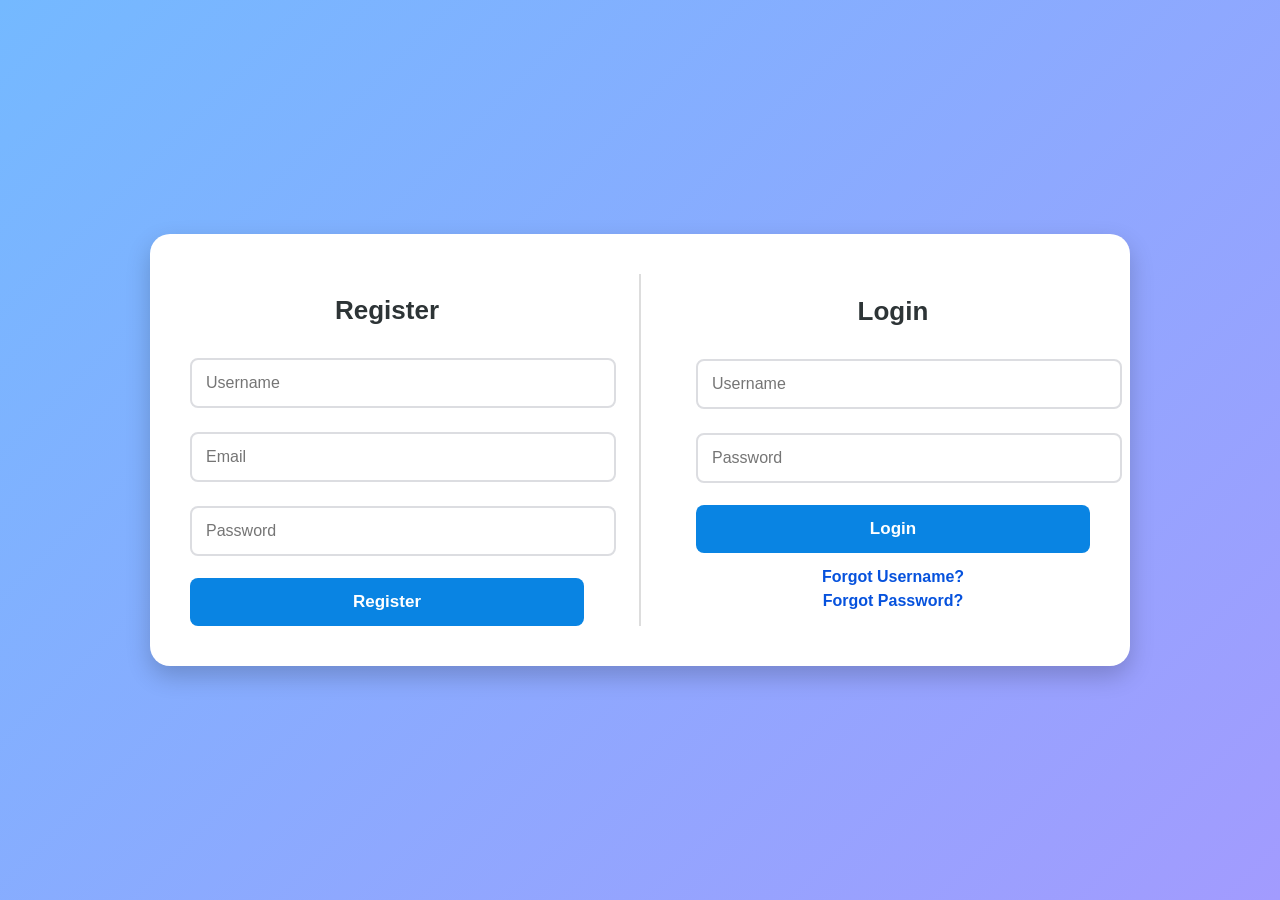
==== src/main/resources/static/index.html @ 80ea023f "Added complete Food Finder Admin Panel frontend and backend" ====
<!DOCTYPE html>
<html lang="en">
<head>
    <meta charset="UTF-8">
    <meta name="viewport" content="width=device-width, initial-scale=1.0">
    <title>Recipe Manager</title>
    <link rel="stylesheet" href="style.css">
    <script src="checkLogin.js"></script>
    <style>
        header {
          background: #2c2c2c;
          color: white;
          display: flex;
          justify-content: space-between;
          align-items: center;
          padding: 15px 30px;
          border-radius: 12px;
          margin-bottom: 20px;
          box-shadow: 0 4px 10px rgba(0,0,0,0.1);
        }

        .nav-buttons button {
          background: white;
          color: #1f4e79;
          border: none;
          margin-left: 10px;
          padding: 8px 14px;
          border-radius: 6px;
          cursor: pointer;
          font-weight: bold;
        }

        .nav-buttons button:hover {
          background: #dfe6e9;
        }

        /* Dashboard Section */
        #dashboard {
          display: flex;
          justify-content: center;
          gap: 25px;
          margin: 25px auto;
          flex-wrap: wrap;
          max-width: 1000px;
        }

        .dash-card {
          background: #ffffff;
          border-radius: 16px;
          box-shadow: 0 4px 15px rgba(0,0,0,0.1);
          padding: 25px 30px;
          width: 250px;
          text-align: center;
          transition: transform 0.3s ease;
        }

        .dash-card:hover {
          transform: translateY(-5px);
        }

        .dash-card h3 {
          color: #1f4e79;
          margin-bottom: 10px;
        }

        .dash-card p {
          font-size: 22px;
          font-weight: bold;
          color: #007bff;
        }
    </style>

    <script>
        async function logout() {
          await fetch("http://localhost:8080/api/auth/logout", {
            method: "GET",
            credentials: "include"
          });
          localStorage.removeItem("username");
          window.location.href = "Auth.html";
        }

        function viewProfile() {
          const username = localStorage.getItem("username");
          if (!username) {
            alert("No user logged in!");
            window.location.href = "Auth.html";
          } else {
            window.location.href = "profile.html";
          }
        }

        async function checkLogin() {
          try {
            const response = await fetch("http://localhost:8080/api/auth/check", {
              method: "GET",
              credentials: "include"
            });
            const isLoggedIn = await response.json();
            if (!isLoggedIn) {
              window.location.href = "Auth.html";
            }
          } catch (error) {
            console.error("Error checking login:", error);
            window.location.href = "Auth.html";
          }
        }

        async function loadDashboardStats() {
          try {
            const response = await fetch("http://localhost:8080/api/dashboard/stats");
            if (response.ok) {
              const data = await response.json();
              document.getElementById("totalUsers").innerText = data.totalUsers;
              document.getElementById("topCategory").innerText = data.topCategory;
              document.getElementById("totalRecipes").innerText = data.totalRecipes;
            } else {
              console.error("Failed to load stats");
            }
          } catch (err) {
            console.error("Error fetching stats:", err);
          }
        }

        document.addEventListener("DOMContentLoaded", () => {
          checkLogin();
          loadDashboardStats();
        });
    </script>
</head>
<body>

<!-- ✅ Header -->
<header>
    <h1>🍲 Recipe Manager</h1>
    <div class="nav-buttons">
        <button onclick="viewProfile()">Profile</button>
        <button onclick="logout()">Logout</button>
    </div>
</header>

<!-- ✅ Dashboard Stats -->
<section id="dashboard">
    <div class="dash-card">
        <h3>Total Recipes</h3>
        <p id="totalRecipes">--</p>
    </div>
    <div class="dash-card">
        <h3>Total Users</h3>
        <p id="totalUsers">--</p>
    </div>
    <div class="dash-card">
        <h3>Top Category</h3>
        <p id="topCategory">--</p>
    </div>
</section>

<!-- ✅ Main Page Layout -->
<div class="container">
    <!-- Sidebar -->
    <aside class="sidebar">
        <h3>Category Guide</h3>
        <ul>
            <li onclick="filterCategory(1)">1 - Veg</li>
            <li onclick="filterCategory(2)">2 - Non-Veg</li>
            <li onclick="filterCategory(3)">3 - Seafood</li>
            <li onclick="filterCategory(4)">4 - Street Food</li>
            <li onclick="filterCategory(5)">5 - Tiffins</li>
        </ul>
    </aside>

    <!-- Main Section -->
    <main>
        <form id="recipeForm">
            <input type="hidden" id="recipeId">
            <input type="text" id="name" placeholder="Recipe Name" required>
            <textarea id="description" placeholder="Description" required></textarea>
            <textarea id="ingredients" placeholder="Ingredients" required></textarea>
            <textarea id="steps" placeholder="Steps" required></textarea>
            <input type="text" id="url" placeholder="Image URL (optional)">
            <input type="number" id="categoryId" placeholder="Category ID" required>
            <button type="submit">Add Recipe</button>
        </form>

        <div class="search-bar">
            <input type="text" id="search" placeholder="Search by recipe name...">
            <button onclick="searchRecipe()">Search</button>
        </div>

        <h3>Recipe List</h3>
        <ul id="recipeList"></ul>
    </main>
</div>

<script src="script.js"></script>
</body>
</html>
---- src/main/resources/static/style.css ----
/* ===== Global Styles ===== */
body {
  font-family: 'Poppins', sans-serif;
  background: linear-gradient(135deg, #f0f4f8, #e6ecf3);
  color: #333;
  margin: 0;
  padding: 20px;
  min-height: 100vh;
}

header h1 {
  color: #ff4d4d; /* bright red */
  text-shadow: 1px 1px 2px rgba(255,255,255,0.3);
  font-weight: 700;
}


/* ===== Layout ===== */
.container {
  display: flex;
  gap: 25px;
  max-width: 1200px;
  margin: 0 auto;
}

/* ===== Sidebar ===== */
.sidebar {
  width: 230px;
  background: #ffffff;
  padding: 20px;
  border-radius: 16px;
  box-shadow: 0 4px 15px rgba(0,0,0,0.1);
  transition: all 0.3s ease;
}

.sidebar:hover {
  transform: translateY(-3px);
}

.sidebar h3 {
  margin-bottom: 15px;
  color: #355c7d;
  text-align: center;
}

.sidebar ul {
  list-style: none;
  padding: 0;
  margin: 0;
}

.sidebar li {
  padding: 10px 15px;
  margin: 8px 0;
  border-radius: 10px;
  background: #f0f6ff;
  color: #007bff;
  cursor: pointer;
  font-weight: 500;
  text-align: center;
  transition: all 0.3s ease;
}

.sidebar li:hover {
  background: #007bff;
  color: white;
  transform: scale(1.05);
}

/* ===== Main Section ===== */
main {
  flex: 1;
  background: #ffffff;
  padding: 20px 30px;
  border-radius: 16px;
  box-shadow: 0 4px 15px rgba(0,0,0,0.1);
}

/* ===== Form Styles ===== */
form {
  display: grid;
  grid-template-columns: 1fr 1fr;
  gap: 15px 20px;
  background: #f8fbff;
  padding: 20px;
  border-radius: 12px;
  box-shadow: inset 0 1px 3px rgba(0,0,0,0.05);
}

form input, form textarea {
  padding: 10px;
  border-radius: 8px;
  border: 1px solid #ccc;
  font-size: 14px;
  resize: vertical;
}

form textarea {
  grid-column: span 2;
  min-height: 80px;
}

form button {
  grid-column: span 2;
  padding: 12px;
  background: linear-gradient(90deg, #4b79a1, #283e51);
  color: white;
  border: none;
  border-radius: 8px;
  cursor: pointer;
  font-weight: bold;
  transition: 0.3s ease;
}

form button:hover {
  background: linear-gradient(90deg, #355a7c, #1f2d3a);
}

/* ===== Search Bar ===== */
.search-bar {
  margin: 25px 0;
  display: flex;
  gap: 10px;
}

.search-bar input {
  flex: 1;
  padding: 10px;
  border-radius: 8px;
  border: 1px solid #ccc;
}

.search-bar button {
  background-color: #007bff;
  color: white;
  padding: 10px 18px;
  border: none;
  border-radius: 8px;
  cursor: pointer;
  font-weight: 500;
  transition: 0.3s ease;
}

.search-bar button:hover {
  background-color: #0056b3;
}

/* ===== Recipe List ===== */
#recipeList {
  list-style: none;
  padding: 0;
}

.recipe-item {
  background: #f9faff;
  padding: 15px 20px;
  margin-bottom: 15px;
  border-radius: 12px;
  box-shadow: 0 2px 6px rgba(0,0,0,0.08);
  transition: transform 0.3s ease, box-shadow 0.3s ease;
}

.recipe-item:hover {
  transform: translateY(-3px);
  box-shadow: 0 5px 12px rgba(0,0,0,0.15);
}

.recipe-details {
  margin-bottom: 10px;
}

.recipe-details h4 {
  color: #1f4e79;
  margin-bottom: 5px;
}

.recipe-details p {
  margin: 3px 0;
  font-size: 14px;
  line-height: 1.4;
}

.recipe-item img {
  width: 100%;
  max-width: 300px;
  border-radius: 10px;
  margin-top: 10px;
}

.recipe-actions {
  margin-top: 10px;
  display: flex;
  gap: 8px;
}

.recipe-actions button {
  padding: 8px 12px;
  border: none;
  border-radius: 8px;
  cursor: pointer;
  font-weight: 500;
}

.edit-btn {
  background-color: #007bff;
  color: white;
}

.edit-btn:hover {
  background-color: #0056b3;
}

.delete-btn {
  background-color: #dc3545;
  color: white;
}

.delete-btn:hover {
  background-color: #b02a37;
}

/* ===== Responsive Design ===== */
@media (max-width: 768px) {
  .container {
    flex-direction: column;
  }

  form {
    grid-template-columns: 1fr;
  }

  .sidebar {
    width: 100%;
    .forgot-links {
      text-align: center;
      margin-top: 20px;
      display: flex;
      flex-direction: column; /* stack links vertically */
      align-items: center;
      gap: 8px; /* space between the two links */
    }

    .forgot-links a {
      color: #0652dd;
      font-weight: 600;
      text-decoration: none;
      transition: color 0.2s;
    }

    .forgot-links a:hover {
      color: #1e3799;
      text-decoration: underline;
    }
/* ===== Fix Header Color Visibility ===== */
header {
  background-color: white !important; /* make header white */
  display: flex;
  justify-content: space-between;
  align-items: center;
  padding: 15px 30px;
  border-radius: 12px;
  box-shadow: 0 3px 10px rgba(0,0,0,0.15);
}

header h1 {
  color: #1f4e79 !important; /* dark blue title */
  margin: 0;
  font-size: 26px;
}

.header-buttons {
  display: flex;
  gap: 10px;
}

.header-buttons button {
  background-color: #007bff;
  color: white;
  border: none;
  border-radius: 8px;
  padding: 8px 14px;
  cursor: pointer;
  font-weight: 500;
  transition: 0.3s ease;
}

.header-buttons button:hover {
  background-color: #0056b3;
}

  }
}
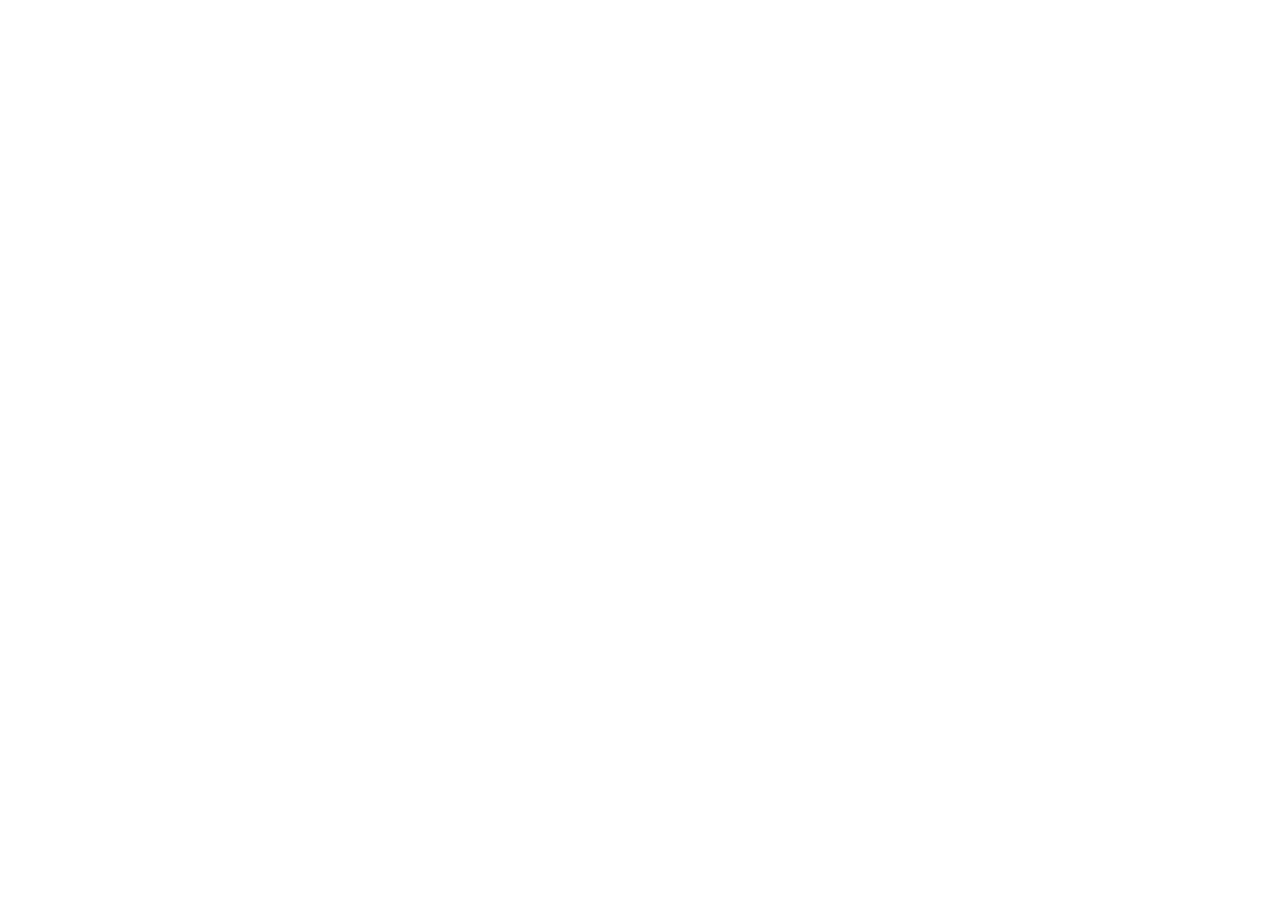
==== commit f1940279: "Update index.html" ====
--- a/src/main/resources/static/index.html
+++ b/src/main/resources/static/index.html
@@ -1,11 +1,11 @@
-<!DOCTYPE html>
+<!-- <!DOCTYPE html>
 <html lang="en">
 <head>
     <meta charset="UTF-8">
     <meta name="viewport" content="width=device-width, initial-scale=1.0">
     <title>Recipe Manager</title>
     <link rel="stylesheet" href="style.css">
-    <script src="checkLogin.js"></script>
+
     <style>
         header {
           background: #2c2c2c;
@@ -19,6 +19,11 @@
           box-shadow: 0 4px 10px rgba(0,0,0,0.1);
         }
 
+        .nav-buttons {
+          display: flex;
+          align-items: center;
+        }
+
         .nav-buttons button {
           background: white;
           color: #1f4e79;
@@ -34,7 +39,44 @@
           background: #dfe6e9;
         }
 
-        /* Dashboard Section */
+        #geminiQuery {
+          padding: 8px 10px;
+          border-radius: 6px;
+          border: none;
+          width: 240px;
+          margin-left: 10px;
+        }
+
+        #geminiResponse {
+          margin: 20px auto;
+          background: #f5f6fa;
+          border-radius: 12px;
+          padding: 15px 20px;
+          max-width: 700px;
+          box-shadow: 0 3px 8px rgba(0,0,0,0.1);
+          font-size: 15px;
+          color: #2d3436;
+          display: none;
+        }
+
+        #geminiResponse table {
+          border: 1px solid #ccc;
+          border-collapse: collapse;
+          width: 100%;
+          margin-top: 10px;
+        }
+
+        #geminiResponse th, #geminiResponse td {
+          border: 1px solid #ddd;
+          padding: 8px;
+          text-align: center;
+        }
+
+        #geminiResponse th {
+          background: #f4f4f4;
+          font-weight: bold;
+        }
+
         #dashboard {
           display: flex;
           justify-content: center;
@@ -122,24 +164,110 @@
           }
         }
 
+        // ✅ Show all users from backend (no password prompt)
+    async function showAllUsers() {
+  const box = document.getElementById("geminiResponse");
+
+  // Ask for admin password
+  const password = prompt("🔐 Please enter admin password to view all users:");
+  if (!password) {
+    alert("Password is required to view users.");
+    return;
+  }
+
+  box.style.display = "block";
+  box.innerHTML = "<em>Verifying password...</em>";
+
+  // Check password before fetching users
+  const ADMIN_PASSWORD = "admin123"; // keep it same as backend or send to backend for verification
+  if (password !== ADMIN_PASSWORD) {
+    box.innerHTML = "<span style='color:red;'>❌ Incorrect password. Access denied.</span>";
+    return;
+  }
+
+  box.innerHTML = "<em>Loading all users...</em>";
+
+  try {
+    const res = await fetch("http://localhost:8080/api/auth/users");
+    if (!res.ok) throw new Error("Failed to fetch users");
+    const users = await res.json();
+
+    if (!Array.isArray(users) || users.length === 0) {
+      box.innerHTML = "<strong>No users found.</strong>";
+      return;
+    }
+
+    let html = `
+      <h3>All Users</h3>
+      <table>
+        <tr><th>ID</th><th>Username</th><th>Email</th><th>Last Updated</th></tr>
+    `;
+
+    users.forEach(u => {
+      html += `
+        <tr>
+          <td>${u.id || '-'}</td>
+          <td>${u.username || '-'}</td>
+          <td>${u.email || '-'}</td>
+          <td>${u.updatedAt || '-'}</td>
+        </tr>`;
+    });
+    html += `</table>`;
+    box.innerHTML = html;
+  } catch (error) {
+    console.error("Error fetching users:", error);
+    box.innerHTML = "<span style='color:red;'>Error loading users.</span>";
+  }
+}
+
+
+        async function askGemini() {
+          const query = document.getElementById("geminiQuery").value.trim();
+          const responseBox = document.getElementById("geminiResponse");
+
+          if (!query) {
+            alert("Please enter a question!");
+            return;
+          }
+
+          responseBox.style.display = "block";
+          responseBox.innerHTML = "<em>Thinking...</em>";
+
+          try {
+            const response = await fetch(`http://localhost:8080/api/admin/gemini/ask?query=${encodeURIComponent(query)}`);
+            if (!response.ok) throw new Error("Gemini API failed");
+
+            let data = await response.text();
+            data = data.replace(/\*\*(.*?)\*\*/g, "<strong>$1</strong>");
+            data = data.replace(/\n/g, "<br>");
+            responseBox.innerHTML = `<strong>Admin AI:</strong><br>${data}`;
+          } catch (error) {
+            console.error("Error:", error);
+            responseBox.innerHTML = "<span style='color:red;'>Something went wrong while processing your query.</span>";
+          }
+        }
+
         document.addEventListener("DOMContentLoaded", () => {
           checkLogin();
           loadDashboardStats();
         });
     </script>
 </head>
+
 <body>
-
-<!-- ✅ Header -->
 <header>
     <h1>🍲 Recipe Manager</h1>
     <div class="nav-buttons">
         <button onclick="viewProfile()">Profile</button>
+        <input type="text" id="geminiQuery" placeholder="Ask Admin (e.g., 'Top 3 categories')">
+        <button onclick="askGemini()" style="background:#007bff; color:white;">Ask</button>
+        <button onclick="showAllUsers()" style="background:#28a745; color:white;">Show All Users</button>
         <button onclick="logout()">Logout</button>
     </div>
 </header>
 
-<!-- ✅ Dashboard Stats -->
+<div id="geminiResponse"></div>
+
 <section id="dashboard">
     <div class="dash-card">
         <h3>Total Recipes</h3>
@@ -155,9 +283,7 @@
     </div>
 </section>
 
-<!-- ✅ Main Page Layout -->
 <div class="container">
-    <!-- Sidebar -->
     <aside class="sidebar">
         <h3>Category Guide</h3>
         <ul>
@@ -169,7 +295,6 @@
         </ul>
     </aside>
 
-    <!-- Main Section -->
     <main>
         <form id="recipeForm">
             <input type="hidden" id="recipeId">
@@ -194,4 +319,4 @@
 
 <script src="script.js"></script>
 </body>
-</html>
+</html> -->
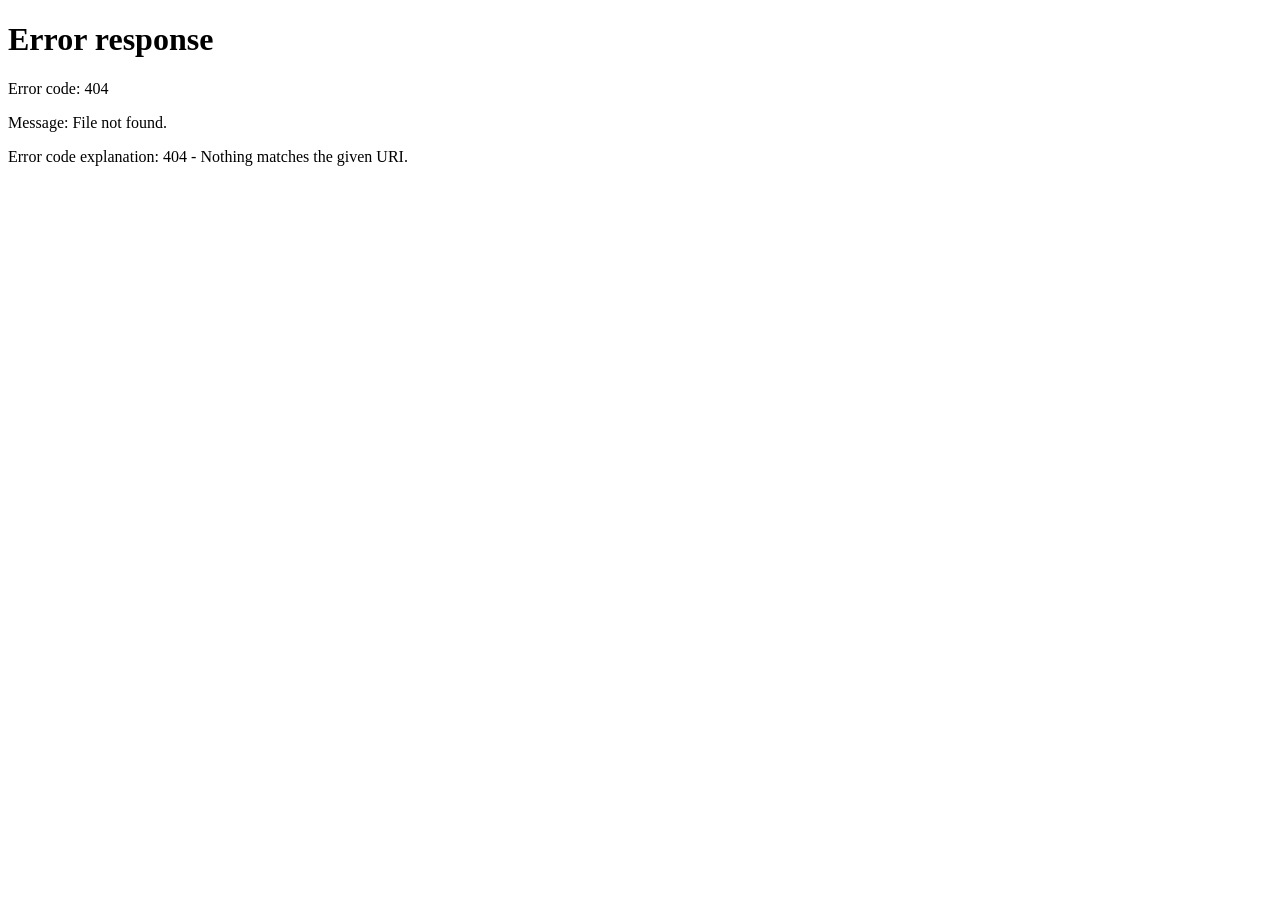
==== commit 0931fb6f: "Initial commit - Small Spring Boot Project" ====
--- a/src/main/resources/static/index.html
+++ b/src/main/resources/static/index.html
@@ -1,4 +1,4 @@
-<!-- <!DOCTYPE html>
+<!DOCTYPE html>
 <html lang="en">
 <head>
     <meta charset="UTF-8">
@@ -319,4 +319,4 @@
 
 <script src="script.js"></script>
 </body>
-</html> -->
+</html>
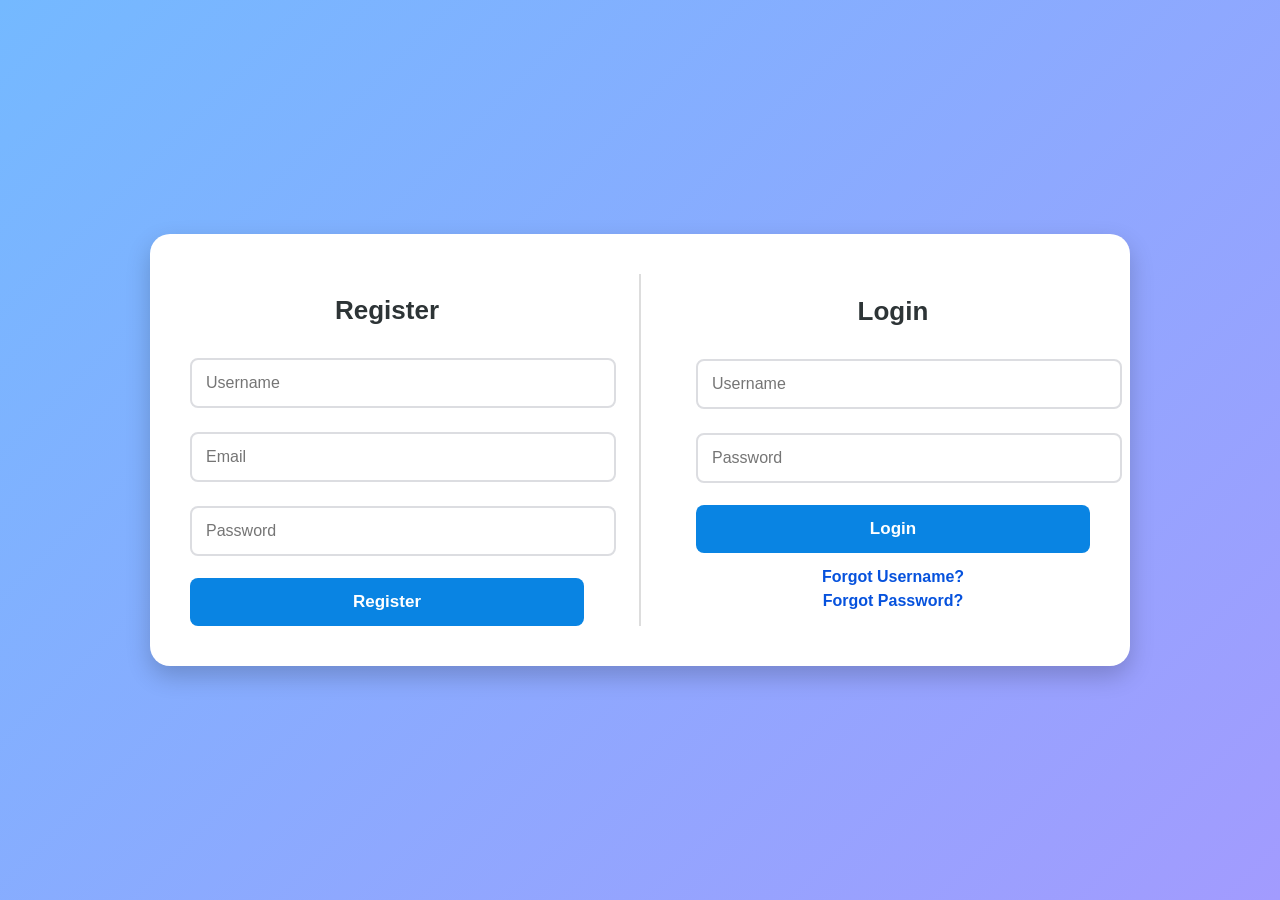
==== commit b8de912d: "new" ====
--- a/src/main/resources/static/index.html
+++ b/src/main/resources/static/index.html
@@ -164,61 +164,76 @@
           }
         }
 
-        // ✅ Show all users from backend (no password prompt)
-    async function showAllUsers() {
-  const box = document.getElementById("geminiResponse");
-
-  // Ask for admin password
-  const password = prompt("🔐 Please enter admin password to view all users:");
-  if (!password) {
-    alert("Password is required to view users.");
-    return;
-  }
-
-  box.style.display = "block";
-  box.innerHTML = "<em>Verifying password...</em>";
-
-  // Check password before fetching users
-  const ADMIN_PASSWORD = "admin123"; // keep it same as backend or send to backend for verification
-  if (password !== ADMIN_PASSWORD) {
-    box.innerHTML = "<span style='color:red;'>❌ Incorrect password. Access denied.</span>";
-    return;
-  }
-
-  box.innerHTML = "<em>Loading all users...</em>";
-
-  try {
-    const res = await fetch("http://localhost:8080/api/auth/users");
-    if (!res.ok) throw new Error("Failed to fetch users");
-    const users = await res.json();
-
-    if (!Array.isArray(users) || users.length === 0) {
-      box.innerHTML = "<strong>No users found.</strong>";
-      return;
-    }
-
-    let html = `
-      <h3>All Users</h3>
-      <table>
-        <tr><th>ID</th><th>Username</th><th>Email</th><th>Last Updated</th></tr>
-    `;
-
-    users.forEach(u => {
-      html += `
-        <tr>
-          <td>${u.id || '-'}</td>
-          <td>${u.username || '-'}</td>
-          <td>${u.email || '-'}</td>
-          <td>${u.updatedAt || '-'}</td>
-        </tr>`;
-    });
-    html += `</table>`;
-    box.innerHTML = html;
-  } catch (error) {
-    console.error("Error fetching users:", error);
-    box.innerHTML = "<span style='color:red;'>Error loading users.</span>";
-  }
-}
+<!--        // ✅ Show all users from backend (no password prompt)-->
+<!--  // ✅ Show both Admin and Flask users in separate tables-->
+<!--async function showAllUsers() {-->
+<!--  const box = document.getElementById("geminiResponse");-->
+
+<!--  // Ask for admin password-->
+<!--  const password = prompt("🔐 Please enter admin password to view all users:");-->
+<!--  if (!password) {-->
+<!--    alert("Password is required to view users.");-->
+<!--    return;-->
+<!--  }-->
+
+<!--  box.style.display = "block";-->
+<!--  box.innerHTML = "<em>Verifying password...</em>";-->
+
+<!--  const ADMIN_PASSWORD = "admin123";-->
+<!--  if (password !== ADMIN_PASSWORD) {-->
+<!--    box.innerHTML = "<span style='color:red;'>❌ Incorrect password. Access denied.</span>";-->
+<!--    return;-->
+<!--  }-->
+
+<!--  box.innerHTML = "<em>Loading all users...</em>";-->
+
+<!--  try {-->
+<!--    // Fetch Admin Users-->
+<!--    const adminRes = await fetch("http://localhost:8080/api/auth/users");-->
+<!--    if (!adminRes.ok) throw new Error("Failed to fetch admin users");-->
+<!--    const adminUsers = await adminRes.json();-->
+
+<!--    // Fetch Flask Users-->
+<!--    const flaskRes = await fetch("http://localhost:8080/api/flask/users");-->
+<!--    if (!flaskRes.ok) throw new Error("Failed to fetch Flask users");-->
+<!--    const flaskUsers = await flaskRes.json();-->
+
+<!--    // Build Admin Users table-->
+<!--    let html = `<h3>👑 Admin Panel Users</h3>-->
+<!--    <table>-->
+<!--      <tr><th>ID</th><th>Username</th><th>Email</th><th>Last Updated</th></tr>`;-->
+<!--    adminUsers.forEach(u => {-->
+<!--      html += `<tr>-->
+<!--        <td>${u.id || '-'}</td>-->
+<!--        <td>${u.username || '-'}</td>-->
+<!--        <td>${u.email || '-'}</td>-->
+<!--        <td>${u.updatedAt || '-'}</td>-->
+<!--      </tr>`;-->
+<!--    });-->
+<!--    html += `</table>`;-->
+
+<!--    // Build Flask Users table-->
+<!--    html += `<h3>🔥 Flask Site Users</h3>-->
+<!--    <table>-->
+<!--      <tr><th>ID</th><th>Username</th><th>Email</th><th>Joined Date</th></tr>`;-->
+<!--    flaskUsers.forEach(u => {-->
+<!--      html += `<tr>-->
+<!--        <td>${u.id || '-'}</td>-->
+<!--        <td>${u.username || '-'}</td>-->
+<!--        <td>${u.email || '-'}</td>-->
+<!--        <td>${u.createdAt || '-'}</td>-->
+
+<!--      </tr>`;-->
+<!--    });-->
+<!--    html += `</table>`;-->
+
+<!--    box.innerHTML = html;-->
+
+<!--  } catch (error) {-->
+<!--    console.error("Error fetching users:", error);-->
+<!--    box.innerHTML = "<span style='color:red;'>Error loading users.</span>";-->
+<!--  }-->
+<!--}-->
 
 
         async function askGemini() {
@@ -261,7 +276,7 @@
         <button onclick="viewProfile()">Profile</button>
         <input type="text" id="geminiQuery" placeholder="Ask Admin (e.g., 'Top 3 categories')">
         <button onclick="askGemini()" style="background:#007bff; color:white;">Ask</button>
-        <button onclick="showAllUsers()" style="background:#28a745; color:white;">Show All Users</button>
+        <button onclick="window.location.href='admin-login.html'" style="background:#28a745; color:white;">Show All Users</button>
         <button onclick="logout()">Logout</button>
     </div>
 </header>
@@ -319,4 +334,4 @@
 
 <script src="script.js"></script>
 </body>
-</html>
+</html>
